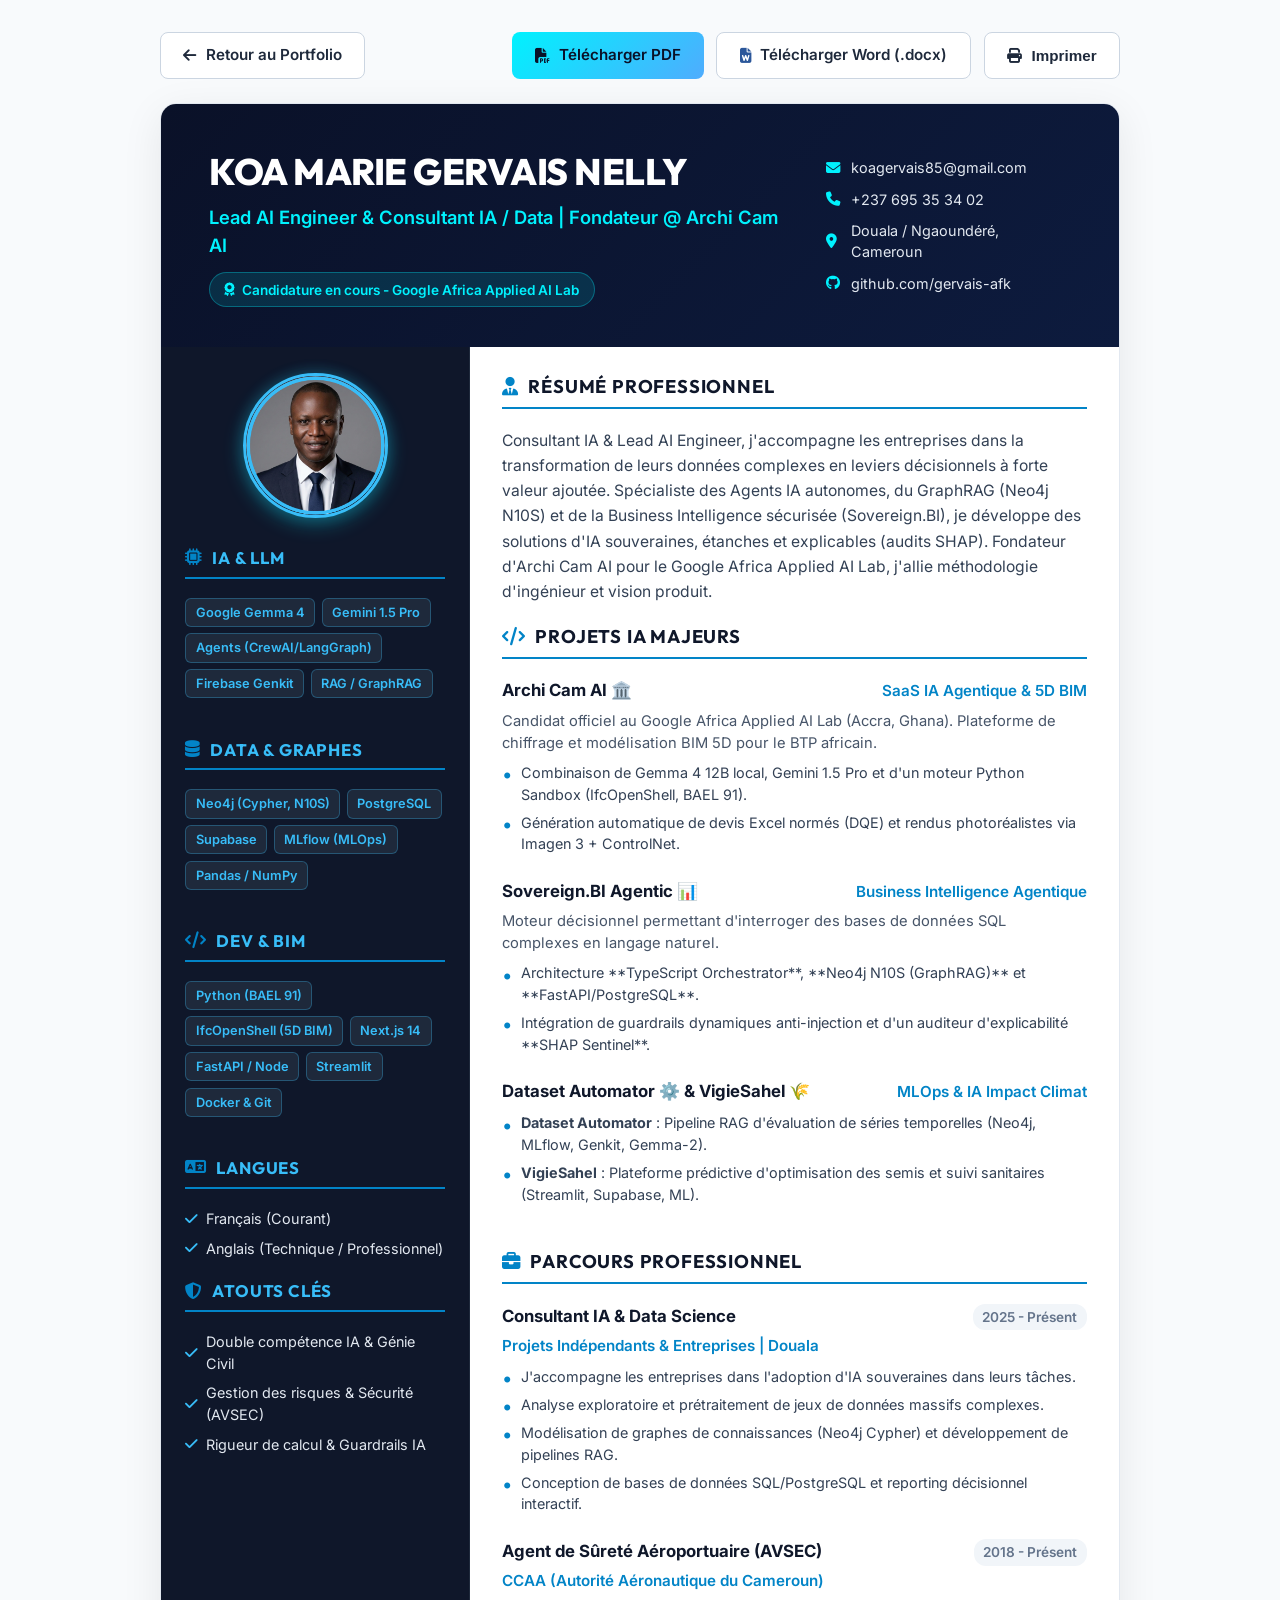
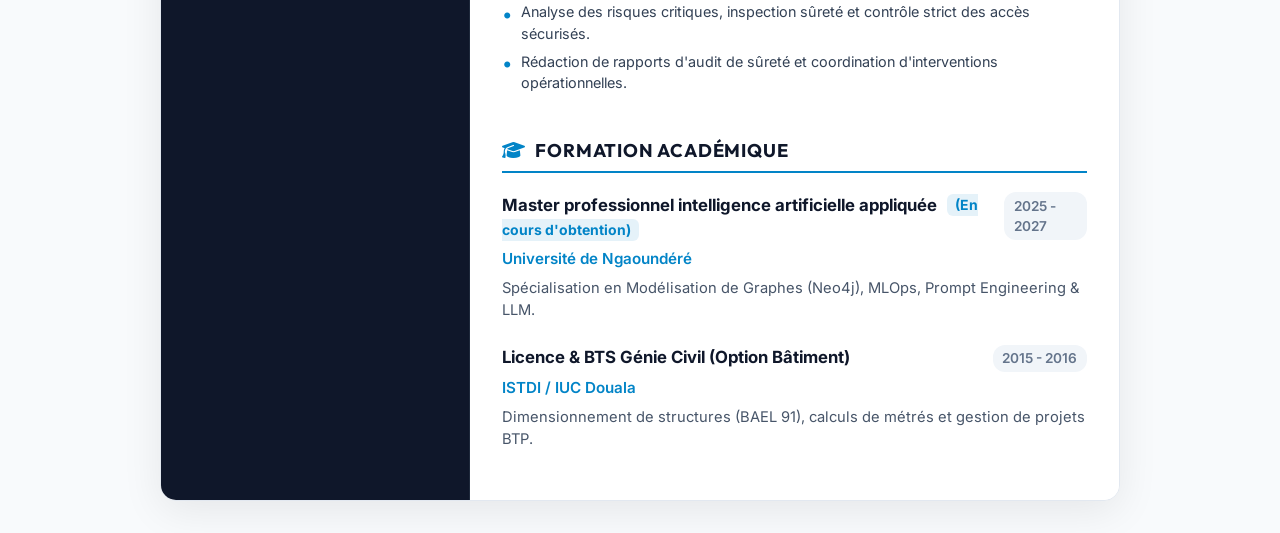
==== cv.html @ 966b0878 "feat: Update Master title to Master professionnel intelligence artificielle appliquée across all pla" ====
<!DOCTYPE html>
<html lang="fr">
<head>
    <meta charset="UTF-8">
    <meta name="viewport" content="width=device-width, initial-scale=1.0">
    <title>CV | KOA MARIE GERVAIS NELLY - Lead AI Engineer & Consultant Data</title>
    <meta name="description" content="Curriculum Vitae de KOA MARIE GERVAIS NELLY, Lead AI Engineer, Fondateur d'Archi Cam AI et candidat au Google Africa Applied AI Lab.">
    <!-- Google Fonts -->
    <link rel="preconnect" href="https://fonts.googleapis.com">
    <link rel="preconnect" href="https://fonts.gstatic.com" crossorigin>
    <link href="https://fonts.googleapis.com/css2?family=Inter:wght@300;400;500;600;700;800&family=Outfit:wght@500;700;800&display=swap" rel="stylesheet">
    <!-- FontAwesome Icons -->
    <link rel="stylesheet" href="https://cdnjs.cloudflare.com/ajax/libs/font-awesome/6.4.0/css/all.min.css">
    
    <style>
        :root {
            --primary: #00F2FE;
            --accent: #4FACFE;
            --bg-dark: #0A1128;
            --card-bg: #0D1B3E;
            --text-dark: #1E293B;
            --text-light: #E2E8F0;
            --text-muted: #64748B;
            --border-color: #E2E8F0;
        }

        * {
            margin: 0;
            padding: 0;
            box-sizing: border-box;
        }

        body {
            font-family: 'Inter', sans-serif;
            background-color: #F8FAFC;
            color: var(--text-dark);
            line-height: 1.5;
            padding: 2rem 1rem;
        }

        /* CV Container */
        .cv-wrapper {
            max-width: 960px;
            margin: 0 auto;
            background: #FFFFFF;
            border-radius: 16px;
            box-shadow: 0 10px 40px rgba(0, 0, 0, 0.08);
            overflow: hidden;
            border: 1px solid #E2E8F0;
        }

        /* Action Bar (Screen Only) */
        .action-bar {
            max-width: 960px;
            margin: 0 auto 1.5rem auto;
            display: flex;
            justify-content: space-between;
            align-items: center;
        }

        .btn-action {
            display: inline-flex;
            align-items: center;
            gap: 0.6rem;
            padding: 0.7rem 1.4rem;
            border-radius: 8px;
            font-weight: 600;
            cursor: pointer;
            text-decoration: none;
            transition: all 0.2s ease;
            font-size: 0.95rem;
        }

        .btn-print {
            background: linear-gradient(135deg, #00F2FE 0%, #4FACFE 100%);
            color: #0A1128;
            border: none;
        }

        .btn-print:hover {
            transform: translateY(-2px);
            box-shadow: 0 4px 15px rgba(0, 242, 254, 0.3);
        }

        .btn-back {
            background: #FFFFFF;
            color: var(--text-dark);
            border: 1px solid #CBD5E1;
        }

        .btn-back:hover {
            background: #F1F5F9;
        }

        /* Header Header */
        .cv-header {
            background: linear-gradient(135deg, #0A1128 0%, #0D1B3E 100%);
            color: #FFFFFF;
            padding: 2.5rem 3rem;
            display: flex;
            align-items: center;
            justify-content: space-between;
            gap: 2rem;
            position: relative;
        }

        .header-main h1 {
            font-family: 'Outfit', sans-serif;
            font-size: 2.3rem;
            font-weight: 800;
            letter-spacing: -0.5px;
            margin-bottom: 0.3rem;
            color: #FFFFFF;
        }

        .header-main .subtitle {
            font-size: 1.15rem;
            color: #00F2FE;
            font-weight: 600;
            margin-bottom: 0.8rem;
        }

        .badge-lab {
            display: inline-flex;
            align-items: center;
            gap: 0.5rem;
            background: rgba(0, 242, 254, 0.12);
            border: 1px solid rgba(0, 242, 254, 0.3);
            color: #00F2FE;
            padding: 0.4rem 0.9rem;
            border-radius: 30px;
            font-size: 0.85rem;
            font-weight: 600;
        }

        .header-contacts {
            display: flex;
            flex-direction: column;
            gap: 0.6rem;
            font-size: 0.9rem;
            color: #94A3B8;
        }

        .header-contacts a, .header-contacts div {
            display: flex;
            align-items: center;
            gap: 0.6rem;
            color: #E2E8F0;
            text-decoration: none;
        }

        .header-contacts i {
            color: #00F2FE;
            width: 16px;
        }

        /* Main Grid */
        .cv-body {
            display: grid;
            grid-template-columns: 1fr 2.1fr;
        }

        /* Left Column (Sidebar) */
        .cv-sidebar {
            background: #0F172A;
            color: #F8FAFC;
            padding: 1.6rem 1.5rem;
            border-right: 1px solid #1E293B;
            display: flex;
            flex-direction: column;
            gap: 1.2rem;
        }

        .cv-photo-frame {
            width: 145px;
            height: 145px;
            border-radius: 50%;
            margin: 0 auto 0.5rem auto;
            overflow: hidden;
            border: 3px solid #38BDF8;
            box-shadow: 0 6px 20px rgba(0, 242, 254, 0.3), 0 0 15px rgba(56, 189, 248, 0.2);
            background: #1E293B;
            flex-shrink: 0;
        }

        .cv-photo-img {
            width: 100%;
            height: 100%;
            object-fit: cover;
            object-position: center 15%;
            border-radius: 50%;
        }

        /* Right Column (Content) */
        .cv-main {
            background: #FFFFFF;
            padding: 1.6rem 2rem;
            display: flex;
            flex-direction: column;
            gap: 1.2rem;
        }

        /* Section Headings */
        .sidebar-title {
            font-family: 'Outfit', sans-serif;
            font-size: 1.05rem;
            font-weight: 700;
            text-transform: uppercase;
            letter-spacing: 0.8px;
            color: #38BDF8;
            border-bottom: 2px solid #0284C7;
            padding-bottom: 0.4rem;
            margin-bottom: 1.2rem;
            display: flex;
            align-items: center;
            gap: 0.6rem;
        }

        .main-title {
            font-family: 'Outfit', sans-serif;
            font-size: 1.15rem;
            font-weight: 700;
            text-transform: uppercase;
            letter-spacing: 0.8px;
            color: #0F172A;
            border-bottom: 2px solid #0284C7;
            padding-bottom: 0.4rem;
            margin-bottom: 1.2rem;
            display: flex;
            align-items: center;
            gap: 0.6rem;
        }

        .sidebar-title i, .main-title i {
            color: #0284C7;
        }

        /* Skill Groups */
        .skill-group {
            margin-bottom: 1.2rem;
        }

        .skill-group-label {
            font-weight: 700;
            font-size: 0.9rem;
            color: #E2E8F0;
            margin-bottom: 0.4rem;
        }

        .skill-tags {
            display: flex;
            flex-wrap: wrap;
            gap: 0.4rem;
        }

        .skill-tag {
            background: #1E293B;
            color: #38BDF8;
            border: 1px solid rgba(56, 189, 248, 0.3);
            padding: 0.25rem 0.6rem;
            border-radius: 6px;
            font-size: 0.8rem;
            font-weight: 600;
        }

        /* Lists */
        .info-list {
            list-style: none;
            display: flex;
            flex-direction: column;
            gap: 0.5rem;
            font-size: 0.9rem;
            color: #E2E8F0;
        }

        .info-list li {
            display: flex;
            align-items: center;
            gap: 0.5rem;
        }

        .info-list i {
            color: #38BDF8;
        }

        /* Timeline Items */
        .timeline-item {
            margin-bottom: 1.5rem;
            position: relative;
        }

        .timeline-header {
            display: flex;
            justify-content: space-between;
            align-items: baseline;
            margin-bottom: 0.3rem;
        }

        .item-title {
            font-size: 1.05rem;
            font-weight: 700;
            color: #0F172A;
        }

        .item-company {
            font-weight: 600;
            color: #0284C7;
            font-size: 0.95rem;
        }

        .item-date {
            font-size: 0.85rem;
            font-weight: 600;
            color: #64748B;
            background: #F1F5F9;
            padding: 0.2rem 0.6rem;
            border-radius: 12px;
        }

        .item-desc {
            font-size: 0.92rem;
            color: #475569;
            margin-top: 0.4rem;
            line-height: 1.5;
        }

        .bullet-list {
            list-style: none;
            margin-top: 0.5rem;
            display: flex;
            flex-direction: column;
            gap: 0.4rem;
        }

        .bullet-list li {
            position: relative;
            padding-left: 1.2rem;
            font-size: 0.9rem;
            color: #334155;
        }

        .bullet-list li::before {
            content: "•";
            color: #0284C7;
            font-size: 1.2rem;
            position: absolute;
            left: 0;
            top: -0.1rem;
        }

        /* Summary Text */
        .profile-summary {
            font-size: 0.98rem;
            color: #334155;
            line-height: 1.6;
        }

        /* Print Media Styles (Single-Page PDF Guarantee) */
        @media print {
            @page {
                size: A4 portrait;
                margin: 0.6cm;
            }
            body {
                background: #FFFFFF !important;
                padding: 0 !important;
                font-size: 8.5pt !important;
            }
            .action-bar {
                display: none !important;
            }
            .cv-wrapper {
                box-shadow: none !important;
                border: none !important;
                max-width: 100% !important;
                width: 100% !important;
                border-radius: 0 !important;
            }
            .cv-header {
                background: #0A1128 !important;
                padding: 1.2rem 1.8rem !important;
                -webkit-print-color-adjust: exact;
                print-color-adjust: exact;
            }
            .cv-header h1 {
                font-size: 1.8rem !important;
            }
            .cv-sidebar {
                background: #0F172A !important;
                color: #F8FAFC !important;
                padding: 1.2rem 1.2rem !important;
                gap: 1.2rem !important;
                -webkit-print-color-adjust: exact;
                print-color-adjust: exact;
            }
            .photo-placeholder {
                height: 120px !important;
                background: #1E293B !important;
                border: 2px dashed #38BDF8 !important;
                -webkit-print-color-adjust: exact;
                print-color-adjust: exact;
            }
            .cv-main {
                background: #FFFFFF !important;
                padding: 1.2rem 1.5rem !important;
                gap: 1.2rem !important;
            }
            .main-title, .sidebar-title {
                margin-bottom: 0.6rem !important;
                font-size: 0.95rem !important;
            }
            .timeline-item {
                margin-bottom: 0.8rem !important;
            }
            .skill-tag {
                background: #1E293B !important;
                color: #38BDF8 !important;
                border: 1px solid rgba(56, 189, 248, 0.3) !important;
                -webkit-print-color-adjust: exact;
                print-color-adjust: exact;
            }
            .badge-lab {
                border: 1px solid #00F2FE !important;
                -webkit-print-color-adjust: exact;
                print-color-adjust: exact;
            }
        }

        @media (max-width: 768px) {
            .cv-header {
                flex-direction: column;
                align-items: flex-start;
                padding: 2rem;
            }
            .cv-body {
                grid-template-columns: 1fr;
            }
            .cv-sidebar {
                border-right: none;
                border-bottom: 1px solid #E2E8F0;
                padding: 2rem;
            }
            .cv-main {
                padding: 2rem;
            }
        }
    </style>
</head>
<body>

    <!-- Top Action Bar -->
    <div class="action-bar">
        <a href="index.html" class="btn-action btn-back"><i class="fa-solid fa-arrow-left"></i> Retour au Portfolio</a>
        <div style="display: flex; gap: 0.8rem; flex-wrap: wrap;">
            <a href="KOA_MARIE_GERVAIS_NELLY_CV_EXECUTIVE.pdf" download target="_blank" class="btn-action btn-print"><i class="fa-solid fa-file-pdf"></i> Télécharger PDF</a>
            <a href="KOA_MARIE_GERVAIS_NELLY_CV_EXECUTIVE.docx" download class="btn-action btn-back"><i class="fa-solid fa-file-word" style="color: #2B579A;"></i> Télécharger Word (.docx)</a>
            <button onclick="window.print()" class="btn-action btn-back"><i class="fa-solid fa-print"></i> Imprimer</button>
        </div>
    </div>

    <!-- Printable CV Document -->
    <div class="cv-wrapper">
        <!-- CV Header -->
        <header class="cv-header">
            <div class="header-main">
                <h1>KOA MARIE GERVAIS NELLY</h1>
                <div class="subtitle">Lead AI Engineer &amp; Consultant IA / Data | Fondateur @ Archi Cam AI</div>
                <div class="badge-lab">
                    <i class="fa-solid fa-award"></i> Candidature en cours - Google Africa Applied AI Lab
                </div>
            </div>
            <div class="header-contacts">
                <a href="mailto:koagervais85@gmail.com"><i class="fa-solid fa-envelope"></i> koagervais85@gmail.com</a>
                <a href="tel:+237695353402"><i class="fa-solid fa-phone"></i> +237 695 35 34 02</a>
                <div><i class="fa-solid fa-location-dot"></i> Douala / Ngaoundéré, Cameroun</div>
                <a href="https://github.com/gervais-afk" target="_blank"><i class="fa-brands fa-github"></i> github.com/gervais-afk</a>
            </div>
        </header>

        <!-- CV Body -->
        <div class="cv-body">
            <!-- Sidebar Left -->
            <aside class="cv-sidebar">
                <!-- Photo Profile Frame -->
                <div class="cv-photo-frame">
                    <img src="assets/images/profile_headshot_circular.jpeg" alt="KOA MARIE GERVAIS NELLY" class="cv-photo-img">
                </div>

                <!-- Stack Technique & IA -->
                <section>
                    <h3 class="sidebar-title"><i class="fa-solid fa-microchip"></i> IA &amp; LLM</h3>
                    <div class="skill-group">
                        <div class="skill-tags">
                            <span class="skill-tag">Google Gemma 4</span>
                            <span class="skill-tag">Gemini 1.5 Pro</span>
                            <span class="skill-tag">Agents (CrewAI/LangGraph)</span>
                            <span class="skill-tag">Firebase Genkit</span>
                            <span class="skill-tag">RAG / GraphRAG</span>
                        </div>
                    </div>
                </section>

                <section>
                    <h3 class="sidebar-title"><i class="fa-solid fa-database"></i> Data &amp; Graphes</h3>
                    <div class="skill-group">
                        <div class="skill-tags">
                            <span class="skill-tag">Neo4j (Cypher, N10S)</span>
                            <span class="skill-tag">PostgreSQL</span>
                            <span class="skill-tag">Supabase</span>
                            <span class="skill-tag">MLflow (MLOps)</span>
                            <span class="skill-tag">Pandas / NumPy</span>
                        </div>
                    </div>
                </section>

                <section>
                    <h3 class="sidebar-title"><i class="fa-solid fa-code"></i> Dev &amp; BIM</h3>
                    <div class="skill-group">
                        <div class="skill-tags">
                            <span class="skill-tag">Python (BAEL 91)</span>
                            <span class="skill-tag">IfcOpenShell (5D BIM)</span>
                            <span class="skill-tag">Next.js 14</span>
                            <span class="skill-tag">FastAPI / Node</span>
                            <span class="skill-tag">Streamlit</span>
                            <span class="skill-tag">Docker &amp; Git</span>
                        </div>
                    </div>
                </section>

                <!-- Langues -->
                <section>
                    <h3 class="sidebar-title"><i class="fa-solid fa-language"></i> Langues</h3>
                    <ul class="info-list">
                        <li><i class="fa-solid fa-check"></i> Français (Courant)</li>
                        <li><i class="fa-solid fa-check"></i> Anglais (Technique / Professionnel)</li>
                    </ul>
                </section>

                <!-- Points Forts -->
                <section>
                    <h3 class="sidebar-title"><i class="fa-solid fa-shield-halved"></i> Atouts Clés</h3>
                    <ul class="info-list">
                        <li><i class="fa-solid fa-check"></i> Double compétence IA &amp; Génie Civil</li>
                        <li><i class="fa-solid fa-check"></i> Gestion des risques &amp; Sécurité (AVSEC)</li>
                        <li><i class="fa-solid fa-check"></i> Rigueur de calcul &amp; Guardrails IA</li>
                    </ul>
                </section>
            </aside>

            <!-- Main Content Right -->
            <main class="cv-main">
                <!-- Profil Synthétique -->
                <section>
                    <h3 class="main-title"><i class="fa-solid fa-user-tie"></i> Résumé Professionnel</h3>
                    <p class="profile-summary">
                        Consultant IA &amp; Lead AI Engineer, j'accompagne les entreprises dans la transformation de leurs données complexes en leviers décisionnels à forte valeur ajoutée. Spécialiste des Agents IA autonomes, du GraphRAG (Neo4j N10S) et de la Business Intelligence sécurisée (Sovereign.BI), je développe des solutions d'IA souveraines, étanches et explicables (audits SHAP). Fondateur d'Archi Cam AI pour le Google Africa Applied AI Lab, j'allie méthodologie d'ingénieur et vision produit.
                    </p>
                </section>

                <!-- Réalisations Projets Phares -->
                <section>
                    <h3 class="main-title"><i class="fa-solid fa-code"></i> Projets IA Majeurs</h3>
                    
                    <div class="timeline-item">
                        <div class="timeline-header">
                            <span class="item-title">Archi Cam AI 🏛️</span>
                            <span class="item-company">SaaS IA Agentique &amp; 5D BIM</span>
                        </div>
                        <p class="item-desc">
                            Candidat officiel au Google Africa Applied AI Lab (Accra, Ghana). Plateforme de chiffrage et modélisation BIM 5D pour le BTP africain.
                        </p>
                        <ul class="bullet-list">
                            <li>Combinaison de Gemma 4 12B local, Gemini 1.5 Pro et d'un moteur Python Sandbox (IfcOpenShell, BAEL 91).</li>
                            <li>Génération automatique de devis Excel normés (DQE) et rendus photoréalistes via Imagen 3 + ControlNet.</li>
                        </ul>
                    </div>

                    <div class="timeline-item">
                        <div class="timeline-header">
                            <span class="item-title">Sovereign.BI Agentic 📊</span>
                            <span class="item-company">Business Intelligence Agentique</span>
                        </div>
                        <p class="item-desc">
                            Moteur décisionnel permettant d'interroger des bases de données SQL complexes en langage naturel.
                        </p>
                        <ul class="bullet-list">
                            <li>Architecture **TypeScript Orchestrator**, **Neo4j N10S (GraphRAG)** et **FastAPI/PostgreSQL**.</li>
                            <li>Intégration de guardrails dynamiques anti-injection et d'un auditeur d'explicabilité **SHAP Sentinel**.</li>
                        </ul>
                    </div>

                    <div class="timeline-item">
                        <div class="timeline-header">
                            <span class="item-title">Dataset Automator ⚙️ &amp; VigieSahel 🌾</span>
                            <span class="item-company">MLOps &amp; IA Impact Climat</span>
                        </div>
                        <ul class="bullet-list">
                            <li><strong>Dataset Automator</strong> : Pipeline RAG d'évaluation de séries temporelles (Neo4j, MLflow, Genkit, Gemma-2).</li>
                            <li><strong>VigieSahel</strong> : Plateforme prédictive d'optimisation des semis et suivi sanitaires (Streamlit, Supabase, ML).</li>
                        </ul>
                    </div>
                </section>

                <!-- Expériences Professionnelles -->
                <section>
                    <h3 class="main-title"><i class="fa-solid fa-briefcase"></i> Parcours Professionnel</h3>
                    
                    <div class="timeline-item">
                        <div class="timeline-header">
                            <span class="item-title">Consultant IA &amp; Data Science</span>
                            <span class="item-date">2025 - Présent</span>
                        </div>
                        <div class="item-company">Projets Indépendants &amp; Entreprises | Douala</div>
                        <ul class="bullet-list">
                            <li>J'accompagne les entreprises dans l'adoption d'IA souveraines dans leurs tâches.</li>
                            <li>Analyse exploratoire et prétraitement de jeux de données massifs complexes.</li>
                            <li>Modélisation de graphes de connaissances (Neo4j Cypher) et développement de pipelines RAG.</li>
                            <li>Conception de bases de données SQL/PostgreSQL et reporting décisionnel interactif.</li>
                        </ul>
                    </div>

                    <div class="timeline-item">
                        <div class="timeline-header">
                            <span class="item-title">Agent de Sûreté Aéroportuaire (AVSEC)</span>
                            <span class="item-date">2018 - Présent</span>
                        </div>
                        <div class="item-company">CCAA (Autorité Aéronautique du Cameroun)</div>
                        <ul class="bullet-list">
                            <li>Analyse des risques critiques, inspection sûreté et contrôle strict des accès sécurisés.</li>
                            <li>Rédaction de rapports d'audit de sûreté et coordination d'interventions opérationnelles.</li>
                        </ul>
                    </div>
                </section>

                <!-- Formation & Diplômes -->
                <section>
                    <h3 class="main-title"><i class="fa-solid fa-graduation-cap"></i> Formation Académique</h3>
                    
                    <div class="timeline-item">
                        <div class="timeline-header">
                            <span class="item-title">Master professionnel intelligence artificielle appliquée <small style="color: #0284C7; font-weight: 700; background: rgba(2,132,199,0.1); padding: 0.15rem 0.5rem; border-radius: 6px; margin-left: 0.4rem;">(En cours d'obtention)</small></span>
                            <span class="item-date">2025 - 2027</span>
                        </div>
                        <div class="item-company">Université de Ngaoundéré</div>
                        <p class="item-desc">Spécialisation en Modélisation de Graphes (Neo4j), MLOps, Prompt Engineering &amp; LLM.</p>
                    </div>

                    <div class="timeline-item">
                        <div class="timeline-header">
                            <span class="item-title">Licence &amp; BTS Génie Civil (Option Bâtiment)</span>
                            <span class="item-date">2015 - 2016</span>
                        </div>
                        <div class="item-company">ISTDI / IUC Douala</div>
                        <p class="item-desc">Dimensionnement de structures (BAEL 91), calculs de métrés et gestion de projets BTP.</p>
                    </div>
                </section>
            </main>
        </div>
    </div>

</body>
</html>
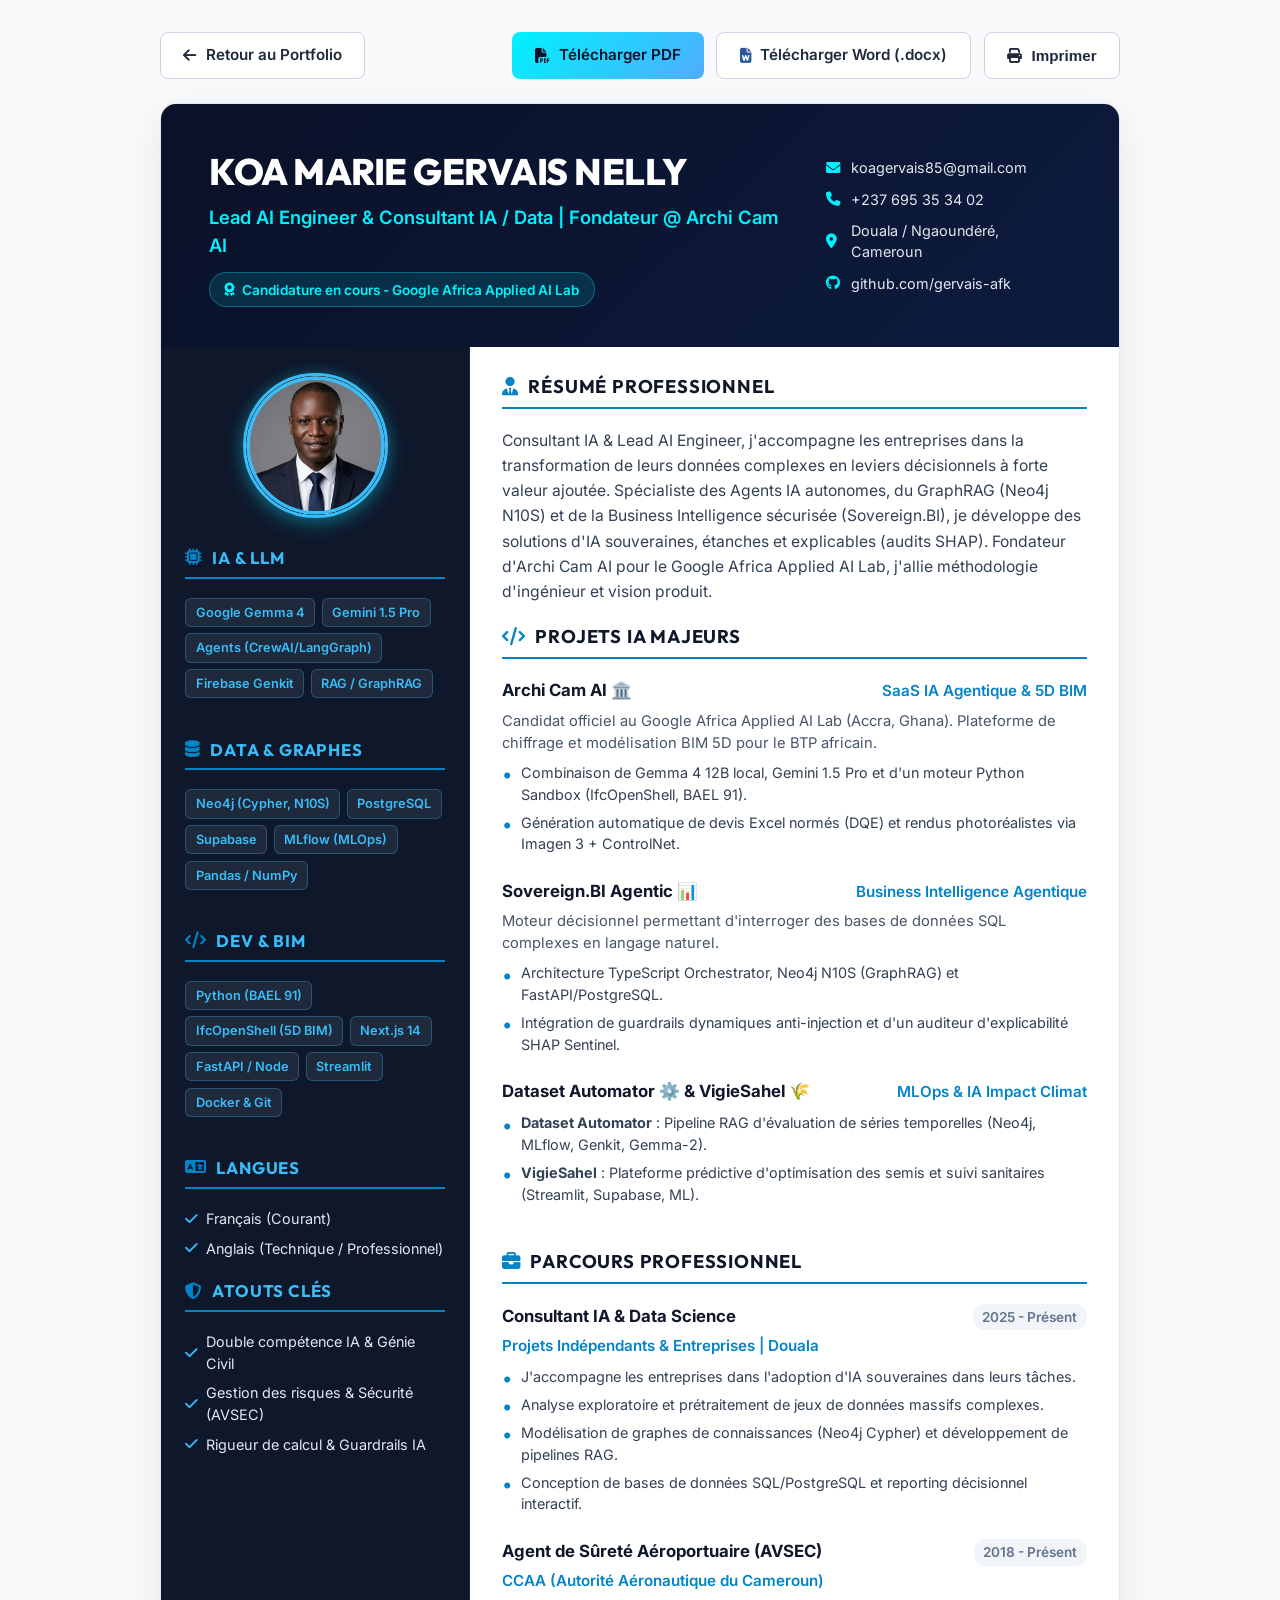
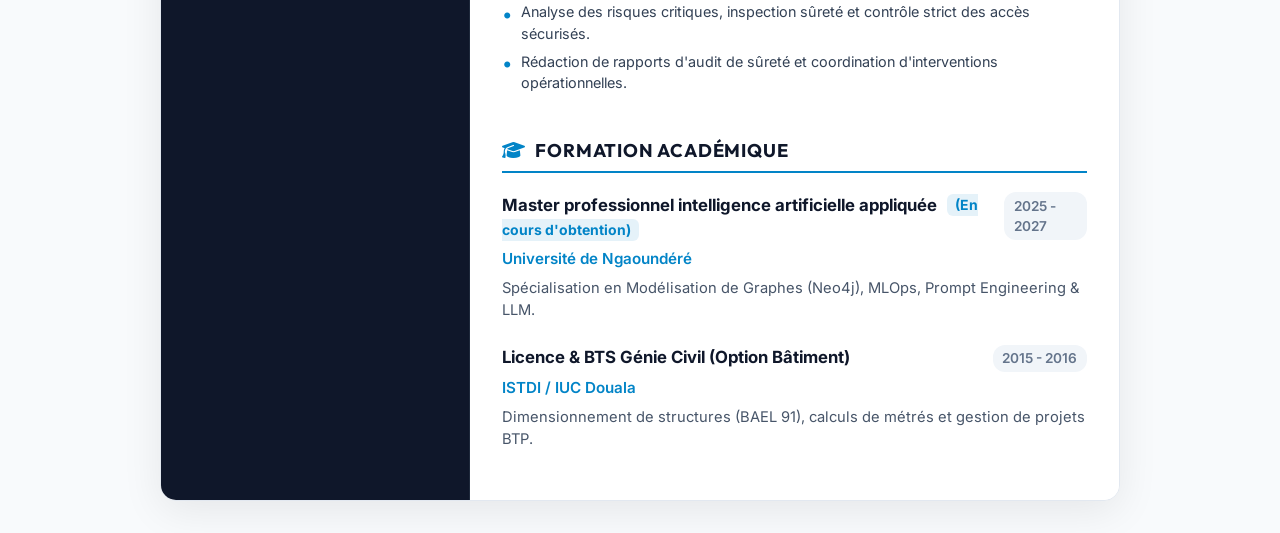
==== commit 2e1aa6d6: "fix: Clean asterisks from cv.html, include updated local PDF/Word CV adjustments" ====
--- a/cv.html
+++ b/cv.html
@@ -584,8 +584,8 @@
                             Moteur décisionnel permettant d'interroger des bases de données SQL complexes en langage naturel.
                         </p>
                         <ul class="bullet-list">
-                            <li>Architecture **TypeScript Orchestrator**, **Neo4j N10S (GraphRAG)** et **FastAPI/PostgreSQL**.</li>
-                            <li>Intégration de guardrails dynamiques anti-injection et d'un auditeur d'explicabilité **SHAP Sentinel**.</li>
+                            <li>Architecture TypeScript Orchestrator, Neo4j N10S (GraphRAG) et FastAPI/PostgreSQL.</li>
+                            <li>Intégration de guardrails dynamiques anti-injection et d'un auditeur d'explicabilité SHAP Sentinel.</li>
                         </ul>
                     </div>
 
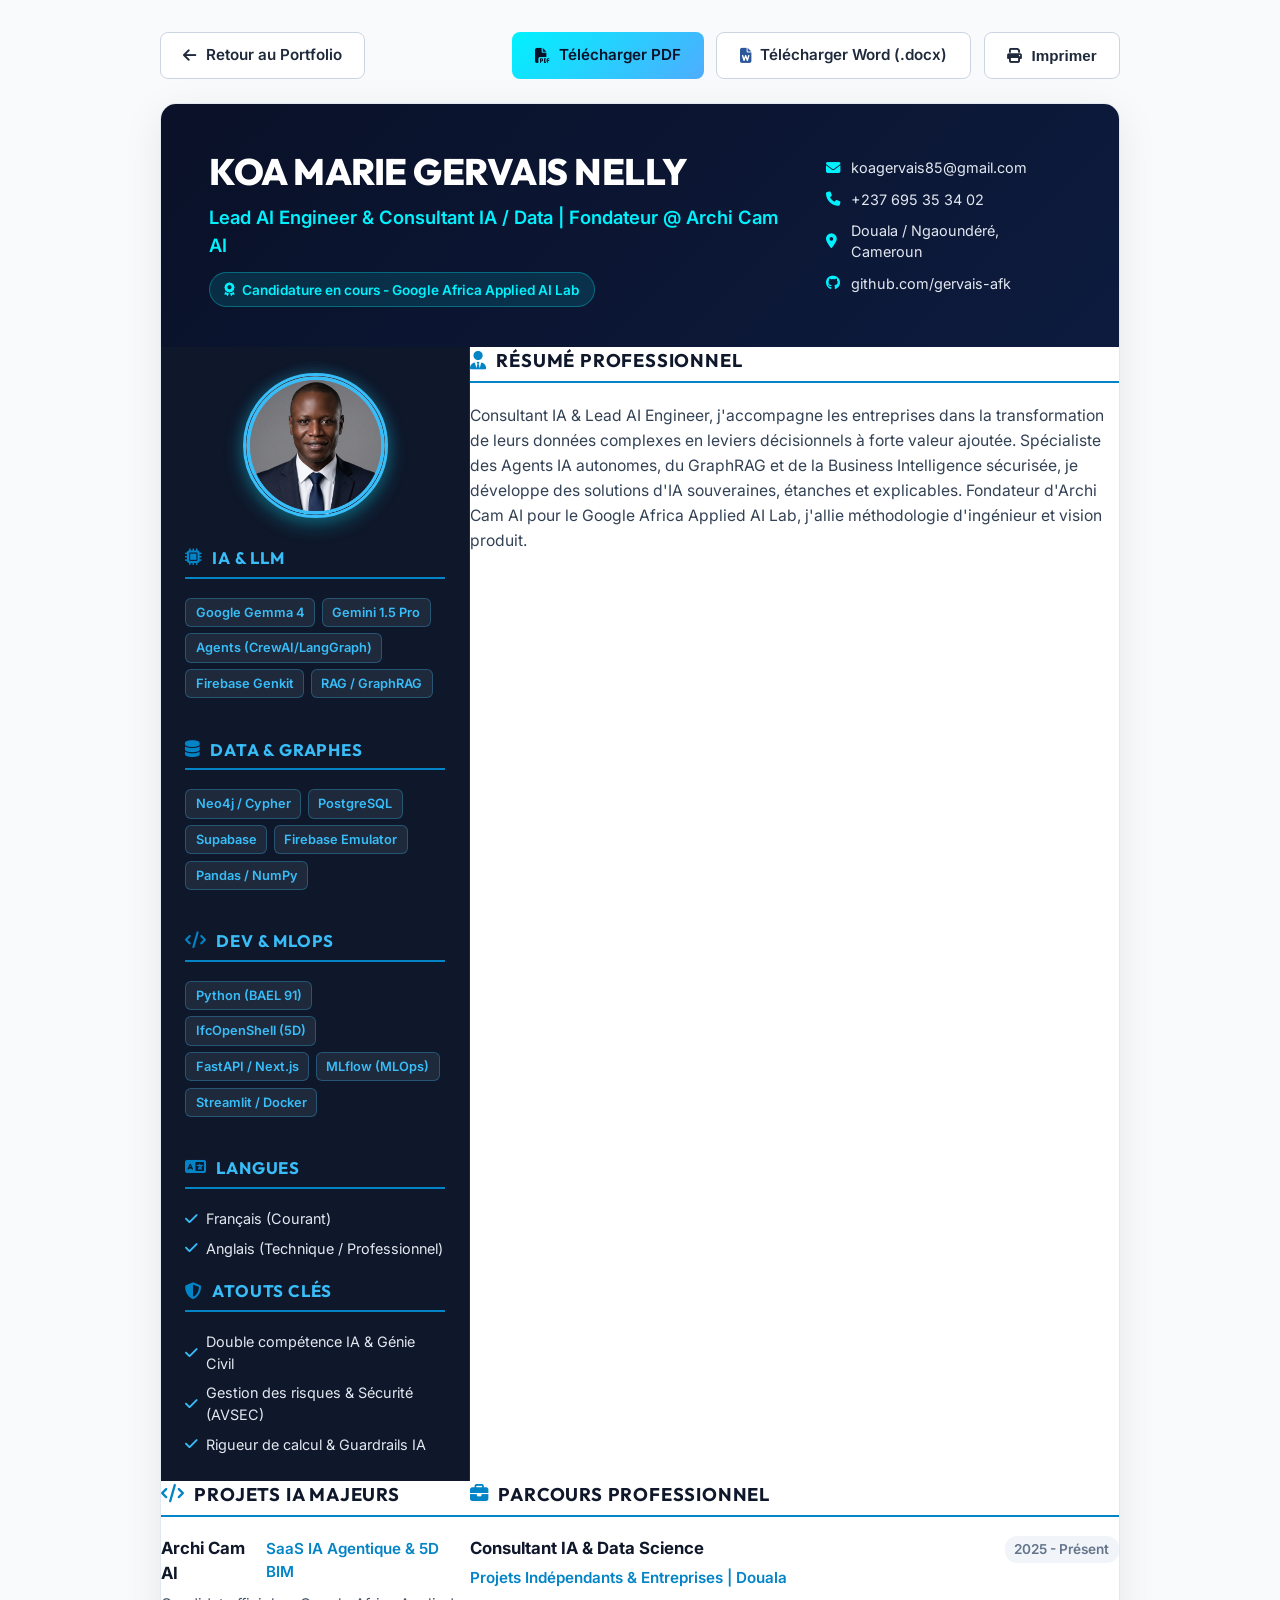
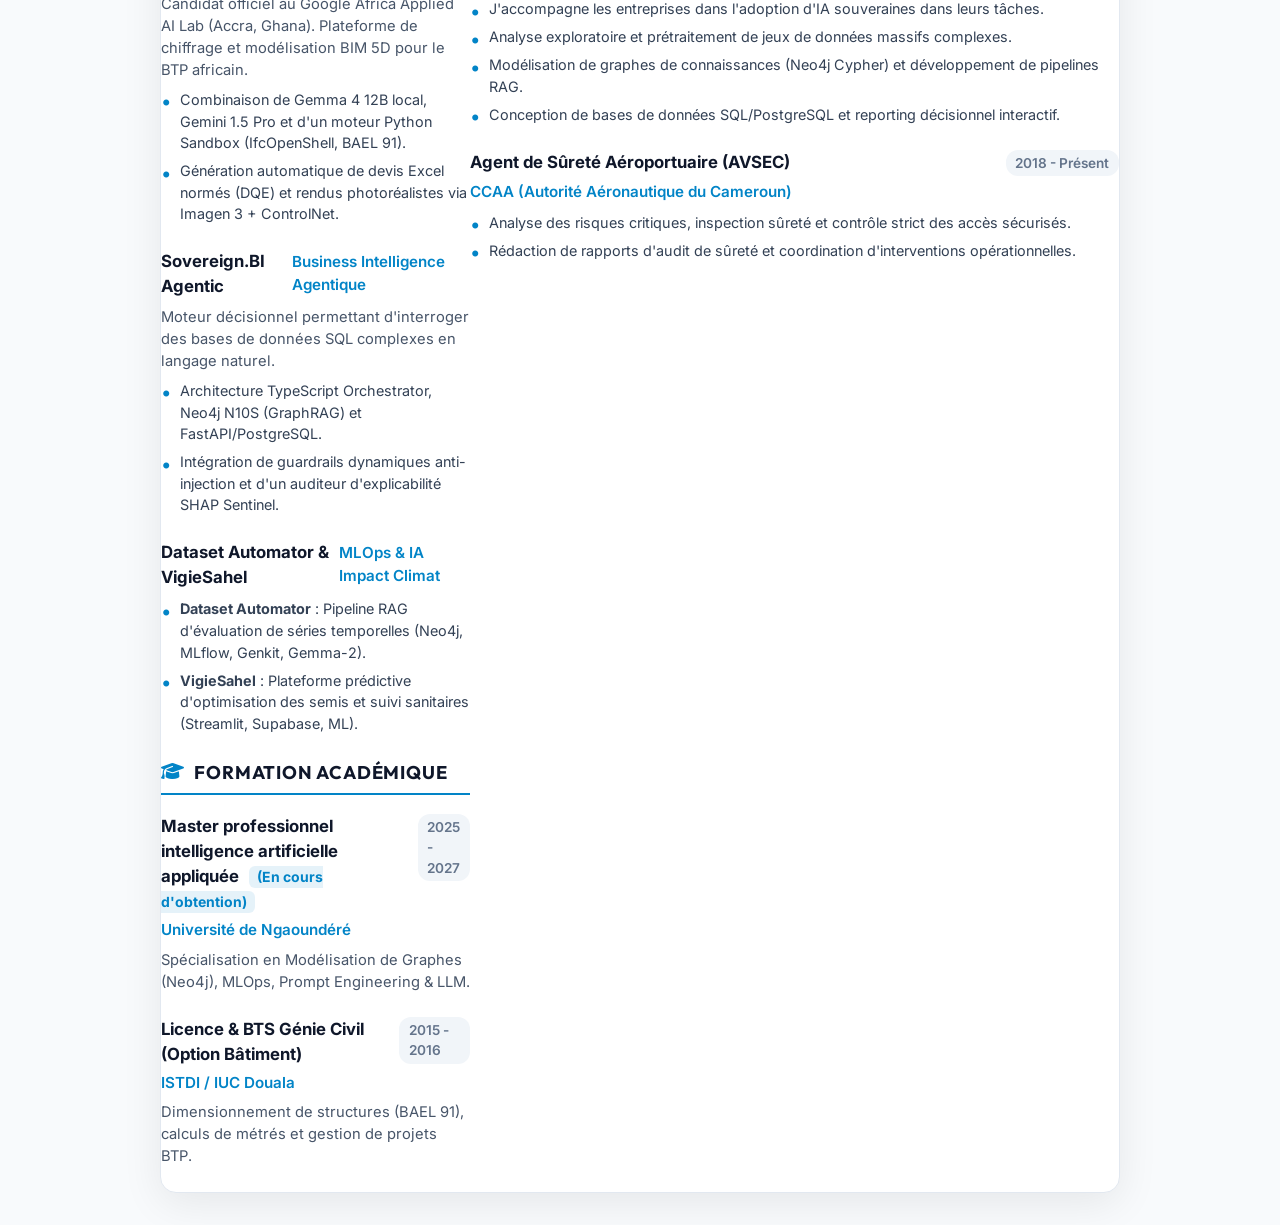
==== commit 7310fe7a: "feat: Update skills classification, remove project emojis, refine summary text and sync CV documents" ====
--- a/cv.html
+++ b/cv.html
@@ -504,25 +504,24 @@
                     <h3 class="sidebar-title"><i class="fa-solid fa-database"></i> Data &amp; Graphes</h3>
                     <div class="skill-group">
                         <div class="skill-tags">
-                            <span class="skill-tag">Neo4j (Cypher, N10S)</span>
+                            <span class="skill-tag">Neo4j / Cypher</span>
                             <span class="skill-tag">PostgreSQL</span>
                             <span class="skill-tag">Supabase</span>
-                            <span class="skill-tag">MLflow (MLOps)</span>
+                            <span class="skill-tag">Firebase Emulator</span>
                             <span class="skill-tag">Pandas / NumPy</span>
                         </div>
                     </div>
                 </section>
 
                 <section>
-                    <h3 class="sidebar-title"><i class="fa-solid fa-code"></i> Dev &amp; BIM</h3>
+                    <h3 class="sidebar-title"><i class="fa-solid fa-code"></i> Dev &amp; MLOps</h3>
                     <div class="skill-group">
                         <div class="skill-tags">
                             <span class="skill-tag">Python (BAEL 91)</span>
-                            <span class="skill-tag">IfcOpenShell (5D BIM)</span>
-                            <span class="skill-tag">Next.js 14</span>
-                            <span class="skill-tag">FastAPI / Node</span>
-                            <span class="skill-tag">Streamlit</span>
-                            <span class="skill-tag">Docker &amp; Git</span>
+                            <span class="skill-tag">IfcOpenShell (5D)</span>
+                            <span class="skill-tag">FastAPI / Next.js</span>
+                            <span class="skill-tag">MLflow (MLOps)</span>
+                            <span class="skill-tag">Streamlit / Docker</span>
                         </div>
                     </div>
                 </section>
@@ -547,13 +546,11 @@
                 </section>
             </aside>
 
-            <!-- Main Content Right -->
-            <main class="cv-main">
                 <!-- Profil Synthétique -->
                 <section>
                     <h3 class="main-title"><i class="fa-solid fa-user-tie"></i> Résumé Professionnel</h3>
                     <p class="profile-summary">
-                        Consultant IA &amp; Lead AI Engineer, j'accompagne les entreprises dans la transformation de leurs données complexes en leviers décisionnels à forte valeur ajoutée. Spécialiste des Agents IA autonomes, du GraphRAG (Neo4j N10S) et de la Business Intelligence sécurisée (Sovereign.BI), je développe des solutions d'IA souveraines, étanches et explicables (audits SHAP). Fondateur d'Archi Cam AI pour le Google Africa Applied AI Lab, j'allie méthodologie d'ingénieur et vision produit.
+                        Consultant IA &amp; Lead AI Engineer, j'accompagne les entreprises dans la transformation de leurs données complexes en leviers décisionnels à forte valeur ajoutée. Spécialiste des Agents IA autonomes, du GraphRAG et de la Business Intelligence sécurisée, je développe des solutions d'IA souveraines, étanches et explicables. Fondateur d'Archi Cam AI pour le Google Africa Applied AI Lab, j'allie méthodologie d'ingénieur et vision produit.
                     </p>
                 </section>
 
@@ -563,7 +560,7 @@
                     
                     <div class="timeline-item">
                         <div class="timeline-header">
-                            <span class="item-title">Archi Cam AI 🏛️</span>
+                            <span class="item-title">Archi Cam AI</span>
                             <span class="item-company">SaaS IA Agentique &amp; 5D BIM</span>
                         </div>
                         <p class="item-desc">
@@ -577,7 +574,7 @@
 
                     <div class="timeline-item">
                         <div class="timeline-header">
-                            <span class="item-title">Sovereign.BI Agentic 📊</span>
+                            <span class="item-title">Sovereign.BI Agentic</span>
                             <span class="item-company">Business Intelligence Agentique</span>
                         </div>
                         <p class="item-desc">
@@ -591,7 +588,7 @@
 
                     <div class="timeline-item">
                         <div class="timeline-header">
-                            <span class="item-title">Dataset Automator ⚙️ &amp; VigieSahel 🌾</span>
+                            <span class="item-title">Dataset Automator &amp; VigieSahel</span>
                             <span class="item-company">MLOps &amp; IA Impact Climat</span>
                         </div>
                         <ul class="bullet-list">
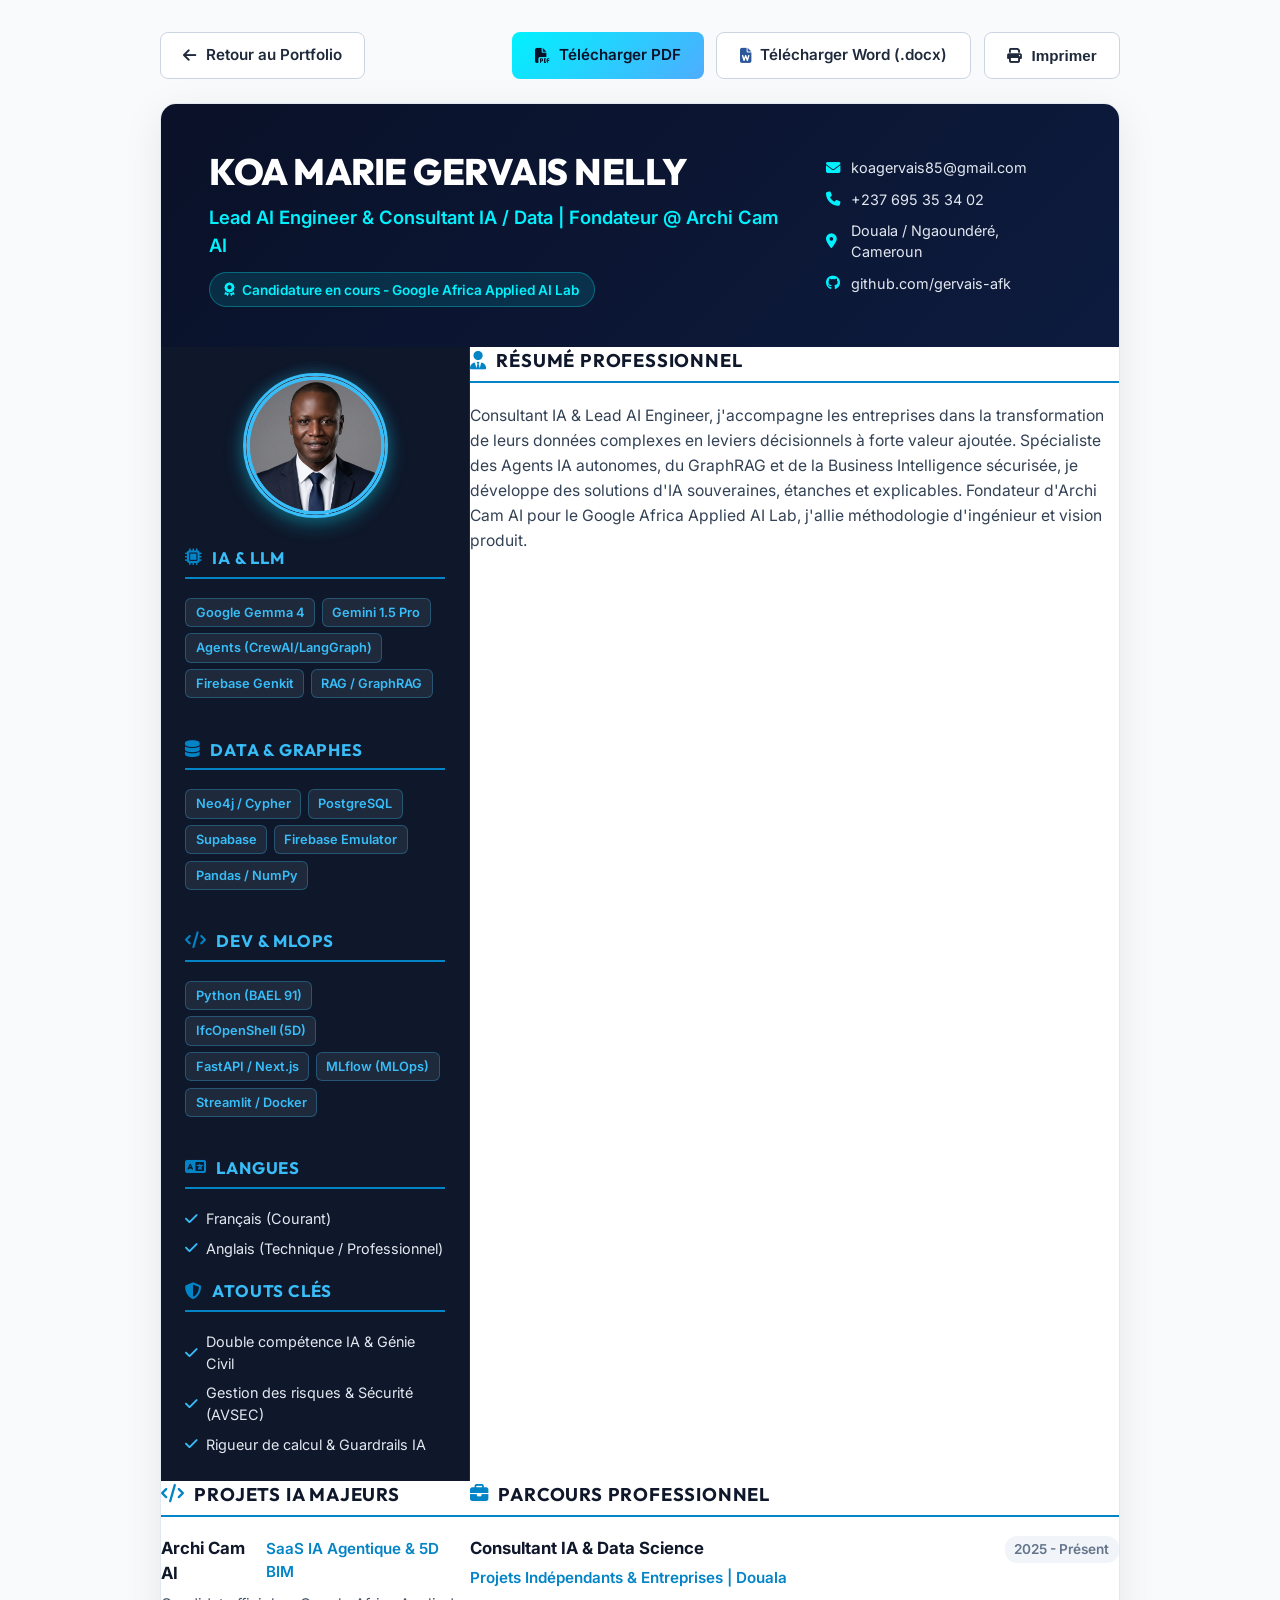
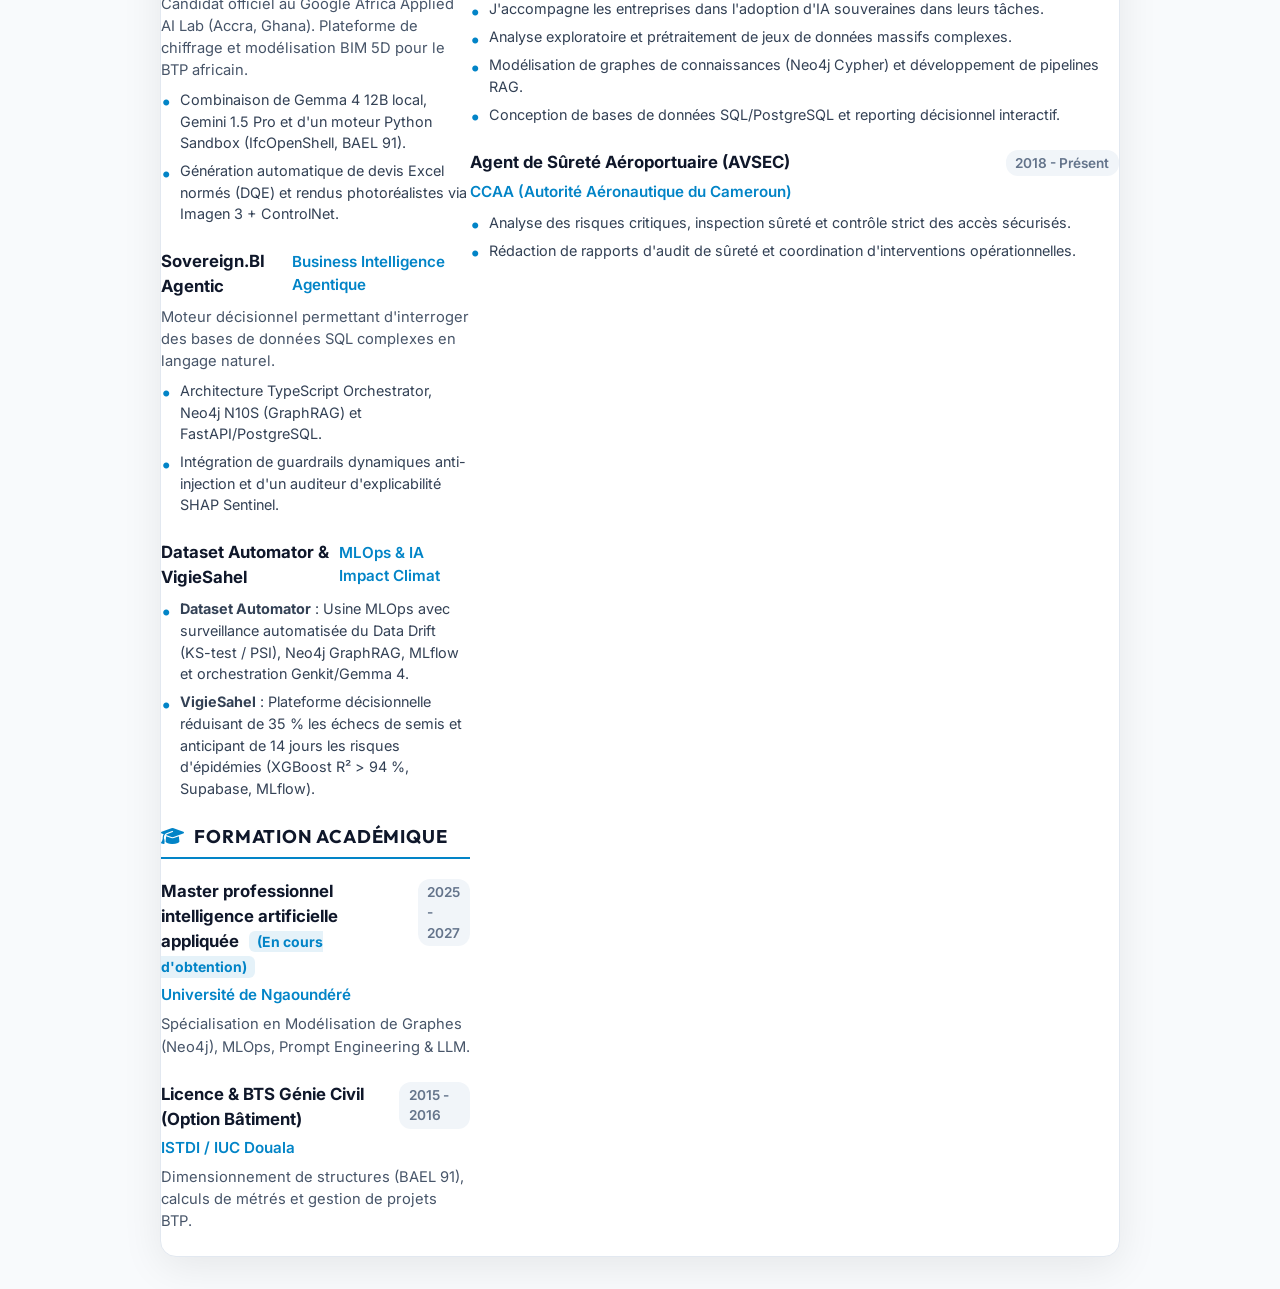
==== commit eae54485: "feat: Align all project descriptions with 2026 MLOps standards, SHAP explainability, GraphRAG ADRs a" ====
--- a/cv.html
+++ b/cv.html
@@ -592,8 +592,8 @@
                             <span class="item-company">MLOps &amp; IA Impact Climat</span>
                         </div>
                         <ul class="bullet-list">
-                            <li><strong>Dataset Automator</strong> : Pipeline RAG d'évaluation de séries temporelles (Neo4j, MLflow, Genkit, Gemma-2).</li>
-                            <li><strong>VigieSahel</strong> : Plateforme prédictive d'optimisation des semis et suivi sanitaires (Streamlit, Supabase, ML).</li>
+                            <li><strong>Dataset Automator</strong> : Usine MLOps avec surveillance automatisée du Data Drift (KS-test / PSI), Neo4j GraphRAG, MLflow et orchestration Genkit/Gemma 4.</li>
+                            <li><strong>VigieSahel</strong> : Plateforme décisionnelle réduisant de 35 % les échecs de semis et anticipant de 14 jours les risques d'épidémies (XGBoost R² > 94 %, Supabase, MLflow).</li>
                         </ul>
                     </div>
                 </section>
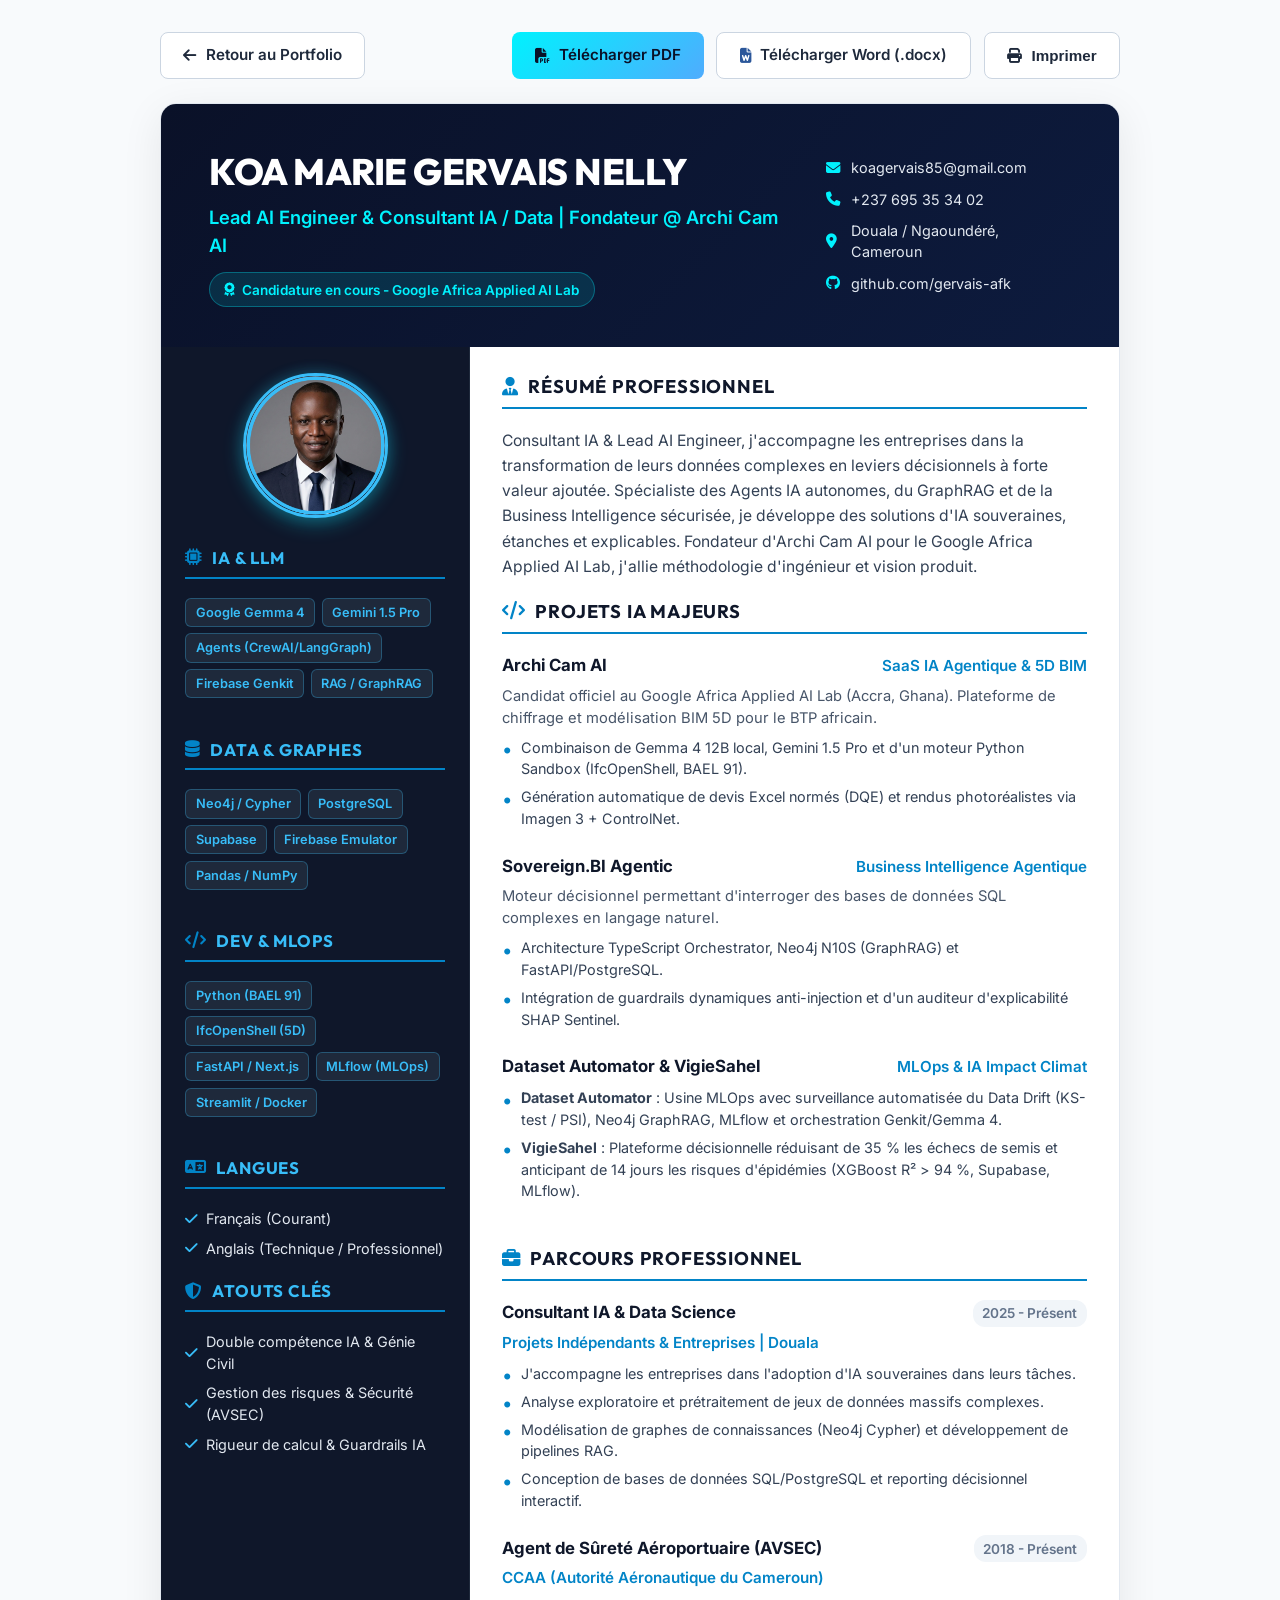
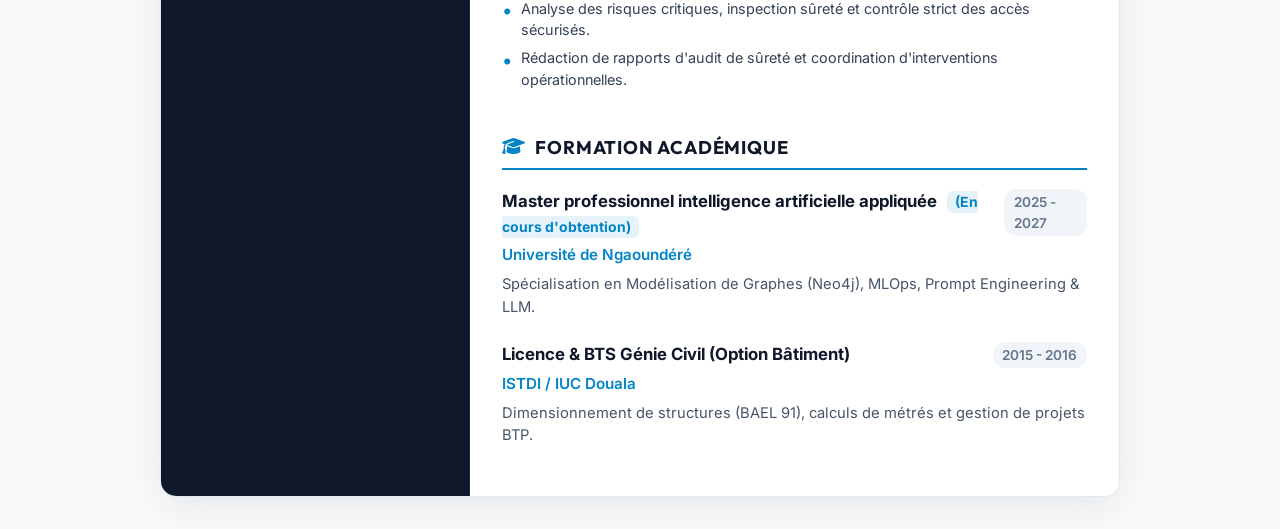
==== commit 4ef16914: "fix: Add missing main tag in cv.html to properly align right column sections in CSS Grid" ====
--- a/cv.html
+++ b/cv.html
@@ -545,6 +545,7 @@
                     </ul>
                 </section>
             </aside>
+            <main class="cv-main">
 
                 <!-- Profil Synthétique -->
                 <section>
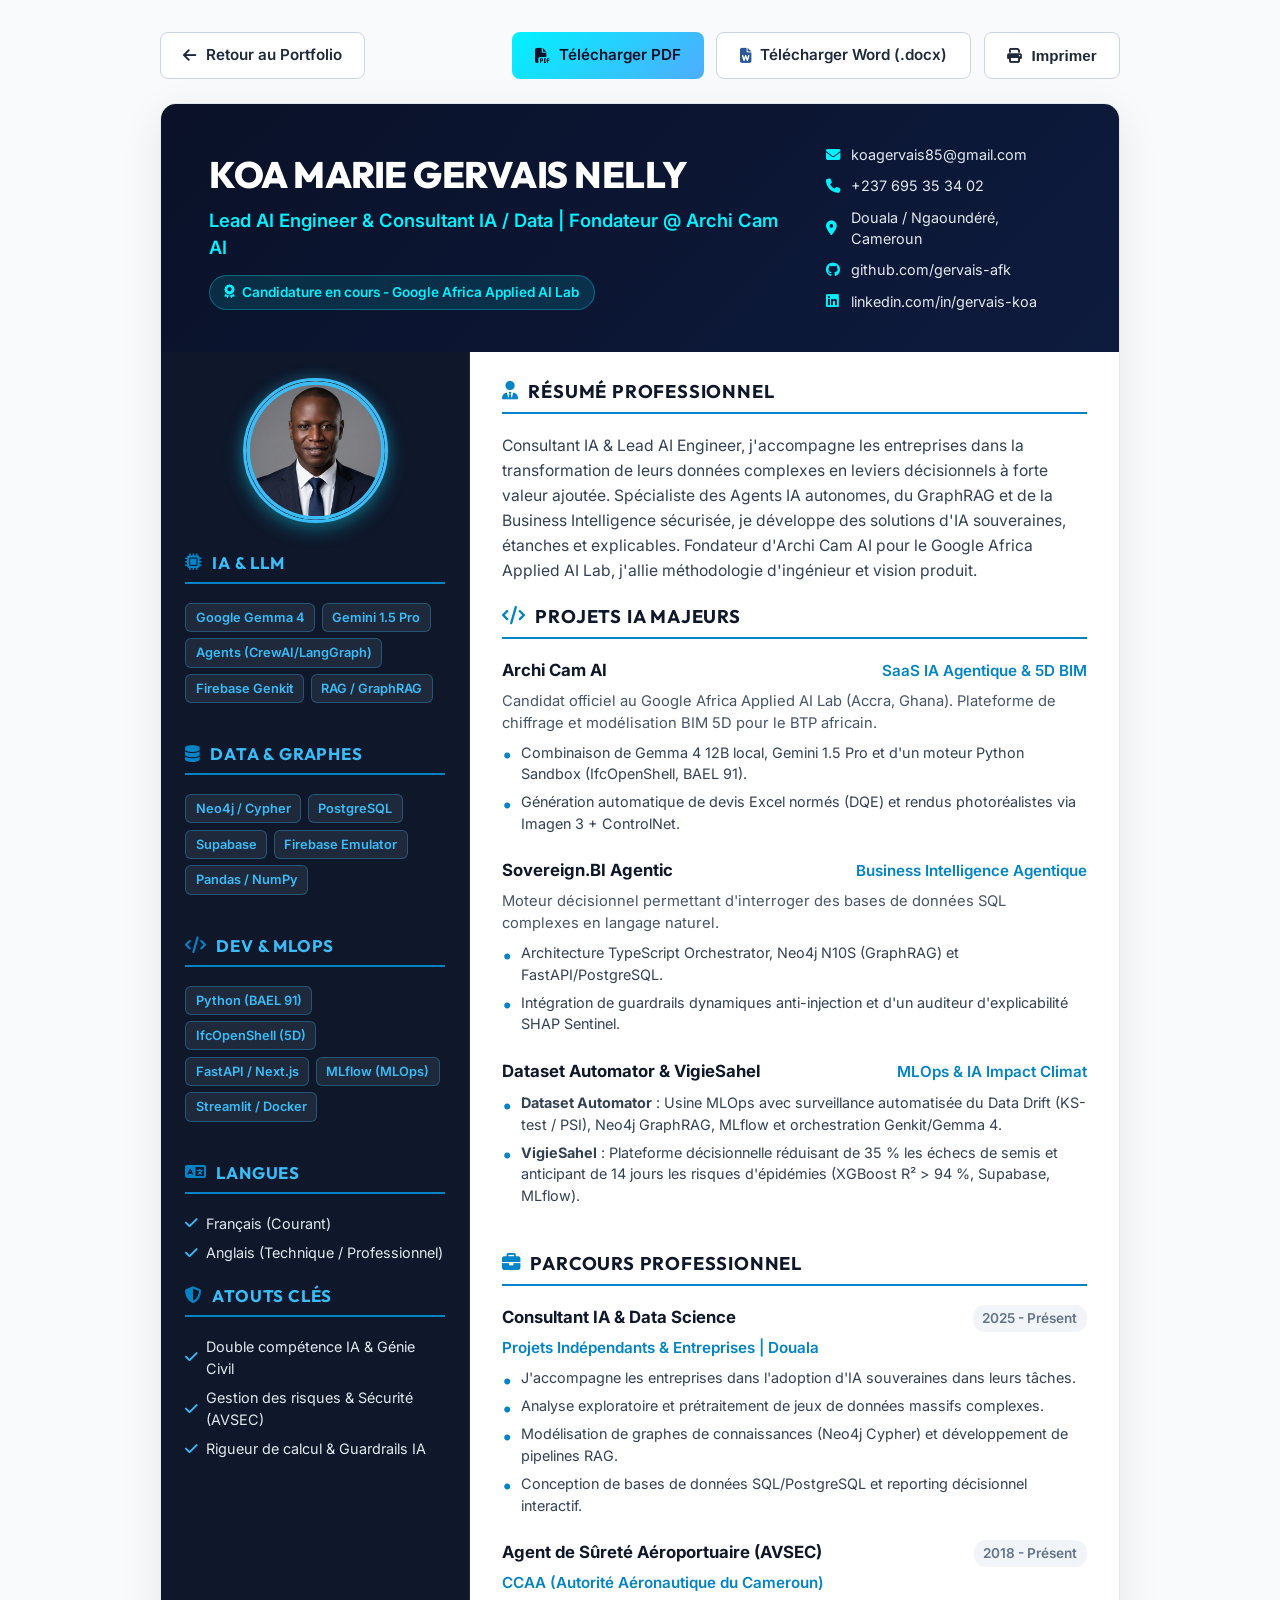
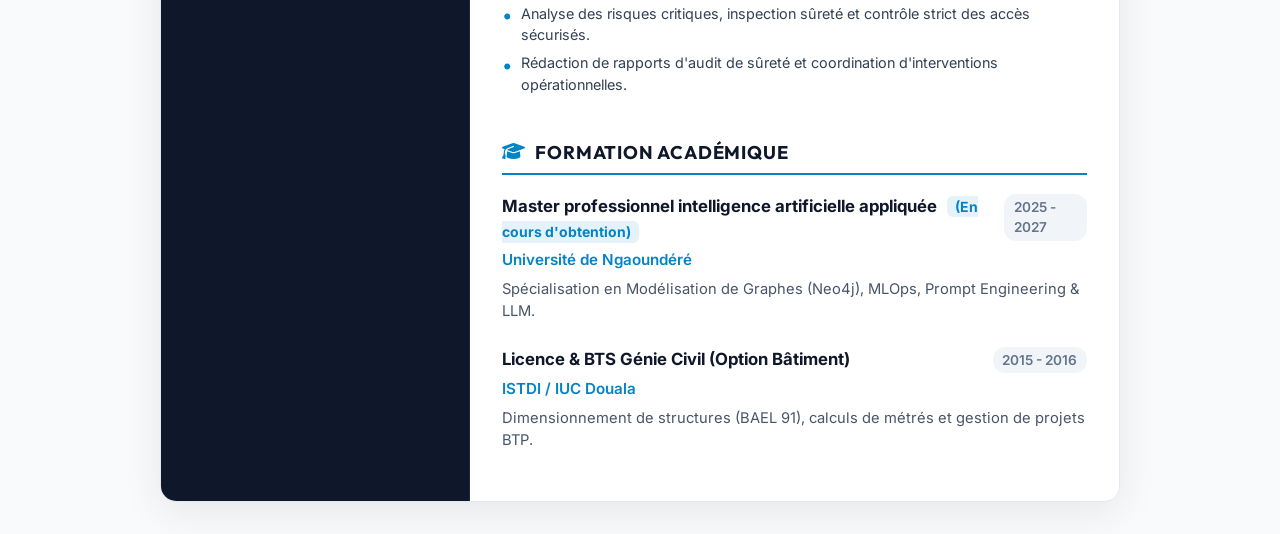
==== commit 9d730c83: "feat: Add LinkedIn account to CV page and regenerate CV documents" ====
--- a/cv.html
+++ b/cv.html
@@ -474,6 +474,7 @@
                 <a href="tel:+237695353402"><i class="fa-solid fa-phone"></i> +237 695 35 34 02</a>
                 <div><i class="fa-solid fa-location-dot"></i> Douala / Ngaoundéré, Cameroun</div>
                 <a href="https://github.com/gervais-afk" target="_blank"><i class="fa-brands fa-github"></i> github.com/gervais-afk</a>
+                <a href="https://www.linkedin.com/in/gervais-koa" target="_blank"><i class="fa-brands fa-linkedin"></i> linkedin.com/in/gervais-koa</a>
             </div>
         </header>
 
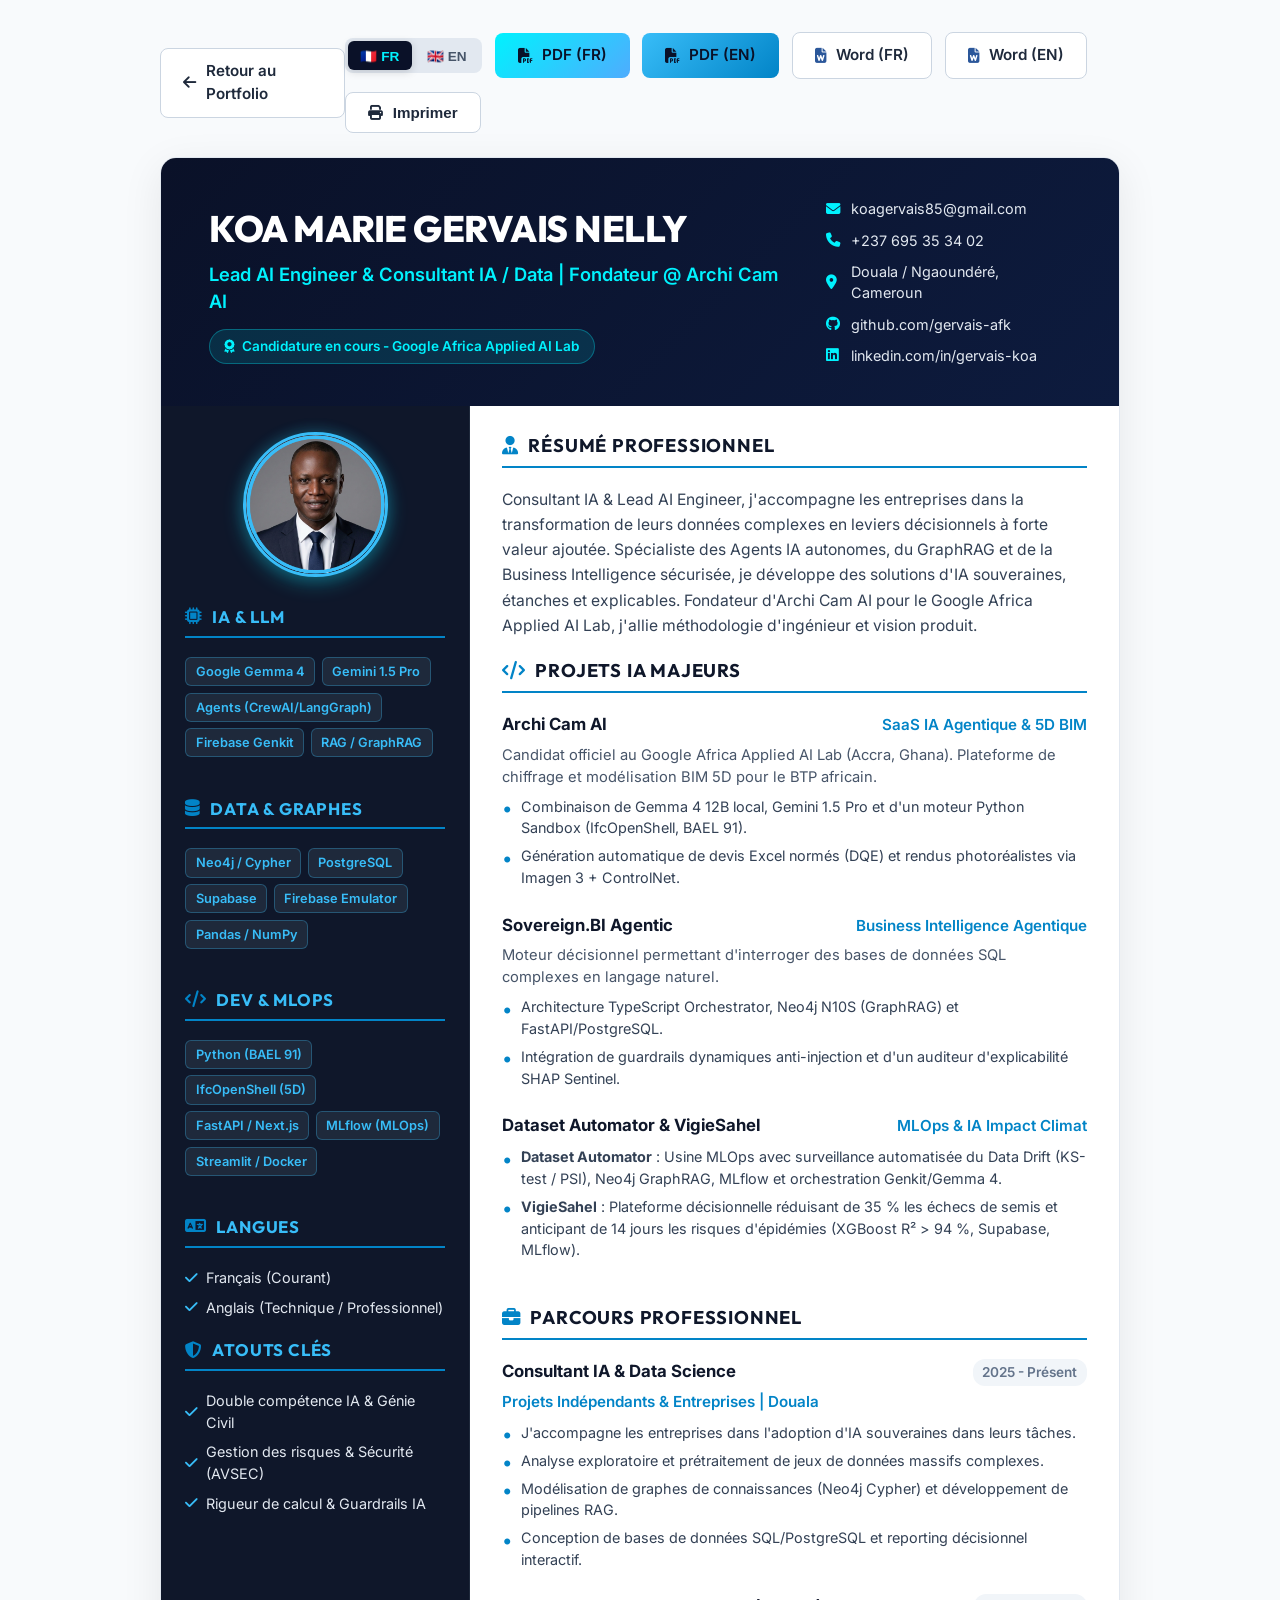
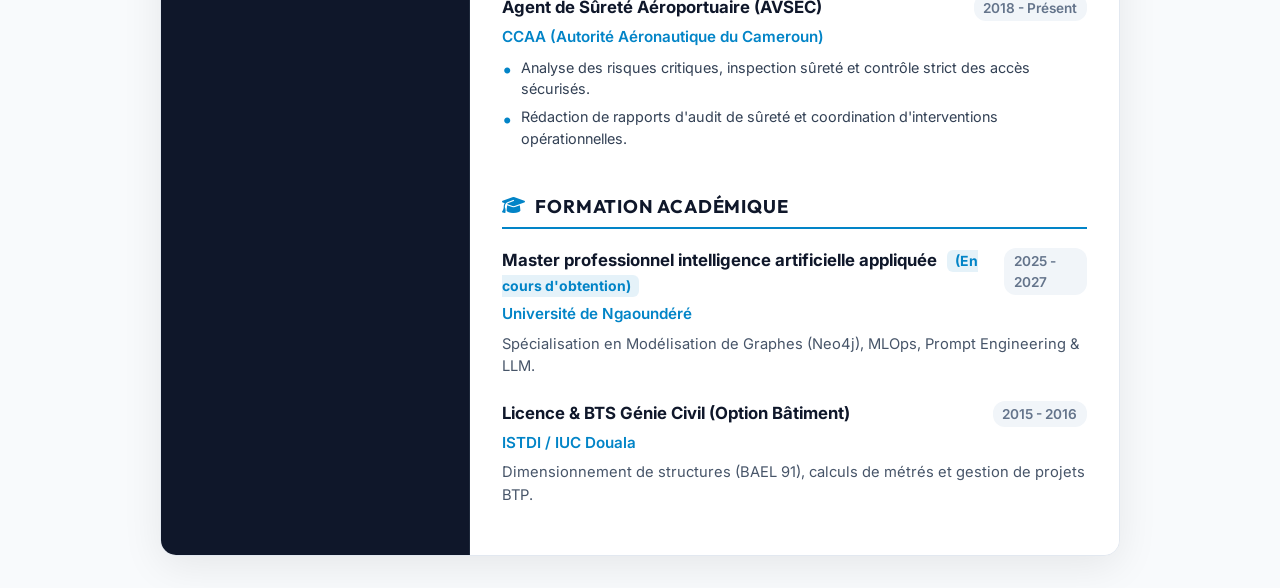
==== commit da7b5661: "feat: Add complete Bilingual (French/English) support across Portfolio, CV page, and downloadable PD" ====
--- a/cv.html
+++ b/cv.html
@@ -12,7 +12,35 @@
     <!-- FontAwesome Icons -->
     <link rel="stylesheet" href="https://cdnjs.cloudflare.com/ajax/libs/font-awesome/6.4.0/css/all.min.css">
     
+    <!-- i18n Dictionary -->
+    <script src="translations.js"></script>
+
     <style>
+        .lang-switch-group {
+            display: inline-flex;
+            background: #E2E8F0;
+            border-radius: 8px;
+            padding: 3px;
+            gap: 2px;
+        }
+
+        .lang-btn {
+            border: none;
+            background: transparent;
+            padding: 0.4rem 0.8rem;
+            border-radius: 6px;
+            font-weight: 700;
+            font-size: 0.85rem;
+            cursor: pointer;
+            color: #475569;
+            transition: all 0.2s ease;
+        }
+
+        .lang-btn.active {
+            background: #0A1128;
+            color: #00F2FE;
+            box-shadow: 0 2px 8px rgba(0,0,0,0.15);
+        }
         :root {
             --primary: #00F2FE;
             --accent: #4FACFE;
@@ -450,11 +478,19 @@
 
     <!-- Top Action Bar -->
     <div class="action-bar">
-        <a href="index.html" class="btn-action btn-back"><i class="fa-solid fa-arrow-left"></i> Retour au Portfolio</a>
-        <div style="display: flex; gap: 0.8rem; flex-wrap: wrap;">
-            <a href="KOA_MARIE_GERVAIS_NELLY_CV_EXECUTIVE.pdf" download target="_blank" class="btn-action btn-print"><i class="fa-solid fa-file-pdf"></i> Télécharger PDF</a>
-            <a href="KOA_MARIE_GERVAIS_NELLY_CV_EXECUTIVE.docx" download class="btn-action btn-back"><i class="fa-solid fa-file-word" style="color: #2B579A;"></i> Télécharger Word (.docx)</a>
-            <button onclick="window.print()" class="btn-action btn-back"><i class="fa-solid fa-print"></i> Imprimer</button>
+        <a href="index.html" class="btn-action btn-back"><i class="fa-solid fa-arrow-left"></i> <span data-i18n="cv_btn_back">Retour au Portfolio</span></a>
+        
+        <div style="display: flex; gap: 0.8rem; align-items: center; flex-wrap: wrap;">
+            <div class="lang-switch-group">
+                <button class="lang-btn active" id="btnLangFr" onclick="switchCvLanguage('fr')">🇫🇷 FR</button>
+                <button class="lang-btn" id="btnLangEn" onclick="switchCvLanguage('en')">🇬🇧 EN</button>
+            </div>
+            
+            <a href="KOA_MARIE_GERVAIS_NELLY_CV_EXECUTIVE.pdf" id="downloadPdfFr" download target="_blank" class="btn-action btn-print"><i class="fa-solid fa-file-pdf"></i> PDF (FR)</a>
+            <a href="KOA_MARIE_GERVAIS_NELLY_CV_EXECUTIVE_EN.pdf" id="downloadPdfEn" download target="_blank" class="btn-action btn-print" style="background: linear-gradient(135deg, #38BDF8 0%, #0284C7 100%);"><i class="fa-solid fa-file-pdf"></i> PDF (EN)</a>
+            <a href="KOA_MARIE_GERVAIS_NELLY_CV_EXECUTIVE.docx" id="downloadDocxFr" download class="btn-action btn-back"><i class="fa-solid fa-file-word" style="color: #2B579A;"></i> Word (FR)</a>
+            <a href="KOA_MARIE_GERVAIS_NELLY_CV_EXECUTIVE_EN.docx" id="downloadDocxEn" download class="btn-action btn-back"><i class="fa-solid fa-file-word" style="color: #2B579A;"></i> Word (EN)</a>
+            <button onclick="window.print()" class="btn-action btn-back"><i class="fa-solid fa-print"></i> <span data-i18n="cv_btn_print">Imprimer</span></button>
         </div>
     </div>
 
@@ -657,5 +693,63 @@
         </div>
     </div>
 
+    <!-- i18n Script for CV -->
+    <script>
+        let currentLang = 'fr';
+
+        const cvContent = {
+            fr: {
+                subtitle: "Lead AI Engineer & Consultant IA / Data | Fondateur @ Archi Cam AI",
+                badge: '<i class="fa-solid fa-award"></i> Candidature en cours - Google Africa Applied AI Lab',
+                title_ai: '<i class="fa-solid fa-microchip"></i> IA & LLM',
+                title_data: '<i class="fa-solid fa-database"></i> Data & Graphes',
+                title_dev: '<i class="fa-solid fa-code"></i> Dev & MLOps',
+                title_lang: '<i class="fa-solid fa-language"></i> Langues',
+                title_assets: '<i class="fa-solid fa-shield-halved"></i> Atouts Clés',
+                summary_text: "Consultant IA & Lead AI Engineer, j'accompagne les entreprises dans la transformation de leurs données complexes en leviers décisionnels à forte valeur ajoutée. Spécialiste des Agents IA autonomes, du GraphRAG et de la Business Intelligence sécurisée, je développe des solutions d'IA souveraines, étanches et explicables. Fondateur d'Archi Cam AI pour le Google Africa Applied AI Lab, j'allie méthodologie d'ingénieur et vision produit."
+            },
+            en: {
+                subtitle: "Lead AI Engineer & Data Architect | Founder @ Archi Cam AI",
+                badge: '<i class="fa-solid fa-award"></i> Official Applicant - Google Africa Applied AI Lab',
+                title_ai: '<i class="fa-solid fa-microchip"></i> AI & LLM Stack',
+                title_data: '<i class="fa-solid fa-database"></i> Data & Graphs',
+                title_dev: '<i class="fa-solid fa-code"></i> Dev & MLOps',
+                title_lang: '<i class="fa-solid fa-language"></i> Languages',
+                title_assets: '<i class="fa-solid fa-shield-halved"></i> Key Assets',
+                summary_text: "Lead AI Engineer & Data Architect specializing in sovereign autonomous agents, Neo4j GraphRAG, and deterministic civil engineering software. Founder of Archi Cam AI (official applicant for Google Africa Applied AI Lab), bridging multi-agent orchestration with strict mathematical compliance (BAEL 91, ICAO Annex 17) and production MLOps."
+            }
+        };
+
+        function switchCvLanguage(lang) {
+            currentLang = lang;
+            document.getElementById('btnLangFr').classList.toggle('active', lang === 'fr');
+            document.getElementById('btnLangEn').classList.toggle('active', lang === 'en');
+            localStorage.setItem('preferredLang', lang);
+
+            const t = cvContent[lang];
+            if (!t) return;
+
+            document.querySelector('.header-main .subtitle').innerHTML = t.subtitle;
+            document.querySelector('.badge-lab').innerHTML = t.badge;
+
+            // Apply translations to data-i18n elements
+            document.querySelectorAll('[data-i18n]').forEach(el => {
+                const key = el.getAttribute('data-i18n');
+                if (translations[lang] && translations[lang][key]) {
+                    el.innerHTML = translations[lang][key];
+                }
+            });
+        }
+
+        // Auto-check URL parameter or localStorage on load
+        window.addEventListener('DOMContentLoaded', () => {
+            const urlParams = new URLSearchParams(window.location.search);
+            const urlLang = urlParams.get('lang');
+            const savedLang = localStorage.getItem('preferredLang');
+            const initialLang = urlLang || savedLang || 'fr';
+            switchCvLanguage(initialLang);
+        });
+    </script>
+
 </body>
 </html>
